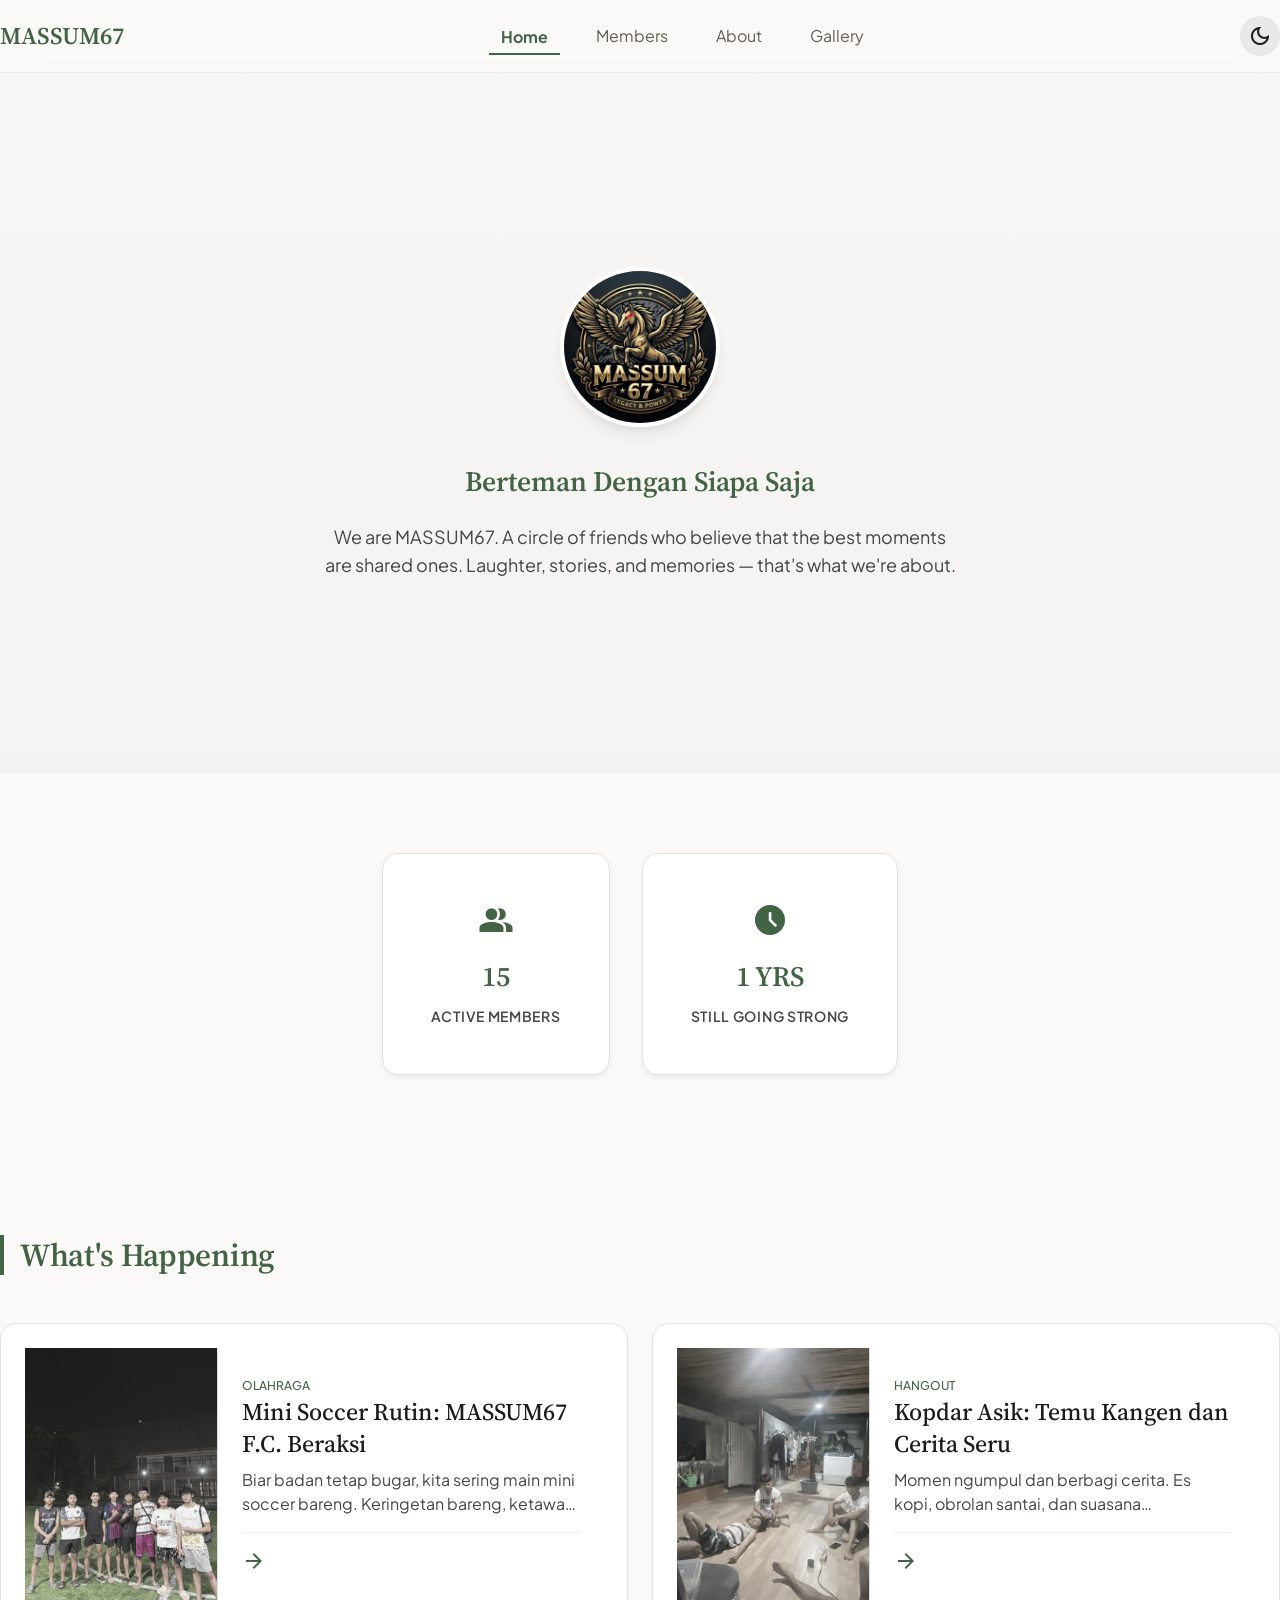
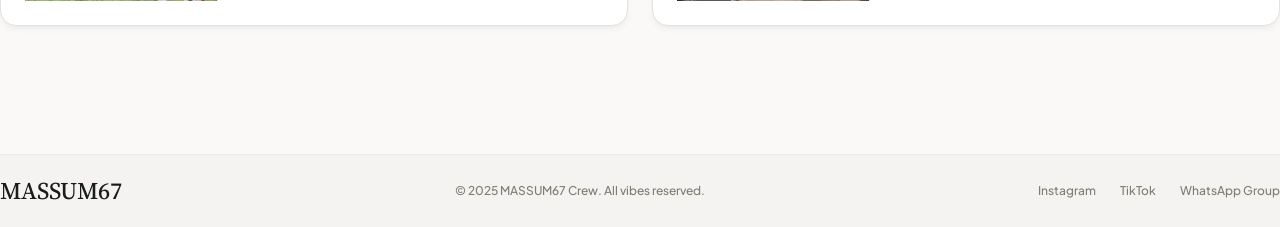
==== index.html @ 19f99473 "Separate login and registration forms for better UX" ====
<!DOCTYPE html>
<html lang="en">

<head>
  <meta charset="utf-8" />
  <meta name="viewport" content="width=device-width, initial-scale=1.0" />
  <title>MASSUM67</title>
  <meta name="description"
    content="MASSUM67 — Komunitas nongkrong sejak 2019. Tempat kumpul, cerita, dan bikin kenangan bareng." />

  <!-- Fonts -->
  <link rel="preconnect" href="https://fonts.googleapis.com" />
  <link rel="preconnect" href="https://fonts.gstatic.com" crossorigin />
  <link
    href="https://fonts.googleapis.com/css2?family=Plus+Jakarta+Sans:wght@400;500;600;700&family=Source+Serif+4:opsz,wght@8..60,400;8..60,500;8..60,600;8..60,700&display=swap"
    rel="stylesheet" />
  <link href="https://fonts.googleapis.com/css2?family=Material+Symbols+Outlined:wght,FILL@100..700,0..1&display=swap"
    rel="stylesheet" />

  <!-- Styles -->
  <link rel="stylesheet" href="./styles.css?v=9" />
</head>

<body>

  <!-- ===== NAVBAR ===== -->
  <nav class="navbar" id="navbar">
    <div class="container navbar__inner">
      <div class="navbar__logo">MASSUM67</div>
      <div class="navbar__links">
        <a class="navbar__link active" data-nav="home" href="#home">Home</a>
        <a class="navbar__link" data-nav="roster" href="#roster">Members</a>
        <a class="navbar__link" data-nav="about" href="#about">About</a>
        <a class="navbar__link" data-nav="gallery" href="#gallery">Gallery</a>
      </div>
      <div class="navbar__actions" style="display:flex; align-items:center; gap:var(--space-md);">
        <button class="theme-toggle" id="theme-toggle" aria-label="Toggle Dark Mode"
          style="display:flex; align-items:center; justify-content:center; width:40px; height:40px; border-radius:50%; background:var(--surface-container-high); color:var(--on-surface);">
          <span class="material-symbols-outlined theme-icon">dark_mode</span>
        </button>
        <button class="navbar__mobile-toggle">
          <span class="material-symbols-outlined" style="font-size:32px;">menu</span>
        </button>
      </div>
    </div>
  </nav>

  <!-- ===== MOBILE MENU ===== -->
  <div class="mobile-menu__overlay" id="mobile-overlay"></div>
  <div class="mobile-menu" id="mobile-menu">
    <div class="mobile-menu__header">
      <span class="navbar__logo">MASSUM67</span>
      <div style="display:flex; align-items:center; gap:var(--space-sm);">
        <button class="theme-toggle" id="theme-toggle-mobile" aria-label="Toggle Dark Mode"
          style="display:flex; align-items:center; justify-content:center; width:40px; height:40px; border-radius:50%; background:var(--surface-container-high); color:var(--on-surface);">
          <span class="material-symbols-outlined theme-icon">dark_mode</span>
        </button>
        <button class="mobile-menu__close">
          <span class="material-symbols-outlined" style="font-size:28px;">close</span>
        </button>
      </div>
    </div>
    <a class="mobile-menu__link active" data-mobile-nav="home" href="#home">Home</a>
    <a class="mobile-menu__link" data-mobile-nav="roster" href="#roster">Members</a>
    <a class="mobile-menu__link" data-mobile-nav="about" href="#about">About</a>
    <a class="mobile-menu__link" data-mobile-nav="gallery" href="#gallery">Gallery</a>
  </div>


  <!-- ============================================================ -->
  <!-- PAGE: HOME                                                    -->
  <!-- ============================================================ -->
  <main id="page-home" class="page active">

    <!-- Hero -->
    <section class="hero">
      <div class="hero__bg">
        <div class="hero__bg-image"
          style="background-image:url('https://lh3.googleusercontent.com/aida-public/[base64]')">
        </div>
        <div class="hero__bg-gradient"></div>
      </div>
      <div class="hero__content">
        <img src="./public/logo.jpeg" alt="MASSUM67 Logo" class="hero__logo" />
        <h1 class="hero__title headline-lg-mobile" id="hero-title-mobile">Berteman Dengan Siapa Saja</h1>
        <p class="hero__subtitle body-lg">
          We are MASSUM67. A circle of friends who believe that the best moments are shared ones. Laughter, stories, and
          memories — that's what we're about.
        </p>
      </div>
    </section>

    <!-- Stats -->
    <section class="stats container">
      <div class="stats__grid" style="display: flex; justify-content: center; gap: 2rem; flex-wrap: wrap;">
        <div class="organic-card stat-card reveal">
          <span class="material-symbols-outlined filled stat-card__icon">group</span>
          <h3 class="stat-card__value headline-lg-mobile">15</h3>
          <span class="stat-card__label label-md">Active Members</span>
        </div>
        <div class="organic-card stat-card reveal">
          <span class="material-symbols-outlined filled stat-card__icon">schedule</span>
          <h3 class="stat-card__value headline-lg-mobile">1 YRS</h3>
          <span class="stat-card__label label-md">Still Going Strong</span>
        </div>
      </div>
    </section>

    <!-- Latest Updates -->
    <section class="news container">
      <h2 class="section-title headline-lg">What's Happening</h2>
      <div class="news__grid">
        <!-- News 1 -->
        <article class="organic-card news-card reveal">
          <div class="news-card__image-wrap">
            <img class="news-card__image" alt="Mini soccer MASSUM67" src="./public/minsoc1.jpeg" />
          </div>
          <div class="news-card__body">
            <div>
              <span class="news-card__tag label-sm">Olahraga</span>
              <h3 class="news-card__title headline-md">Mini Soccer Rutin: MASSUM67 F.C. Beraksi</h3>
              <p class="news-card__excerpt body-md">Biar badan tetap bugar, kita sering main mini soccer bareng.
                Keringetan bareng, ketawa bareng, kadang serius kadang ngelawak di lapangan!</p>
            </div>
            <div class="news-card__footer">

              <button class="news-card__arrow">
                <span class="material-symbols-outlined">arrow_forward</span>
              </button>
            </div>
          </div>
        </article>
        <!-- News 2 -->
        <article class="organic-card news-card reveal">
          <div class="news-card__image-wrap">
            <img class="news-card__image" alt="Kopdar MASSUM67" src="./public/kopdar.jpeg" />
          </div>
          <div class="news-card__body">
            <div>
              <span class="news-card__tag label-sm">Hangout</span>
              <h3 class="news-card__title headline-md">Kopdar Asik: Temu Kangen dan Cerita Seru</h3>
              <p class="news-card__excerpt body-md">Momen ngumpul dan berbagi cerita. Es kopi, obrolan santai, dan
                suasana kebersamaan yang bikin betah sampai larut malam.</p>
            </div>
            <div class="news-card__footer">

              <button class="news-card__arrow">
                <span class="material-symbols-outlined">arrow_forward</span>
              </button>
            </div>
          </div>
        </article>
      </div>
    </section>

  </main>


  <!-- ============================================================ -->
  <!-- PAGE: MEMBERS (ROSTER)                                        -->
  <!-- ============================================================ -->
  <main id="page-roster" class="page">
    <div class="container" style="padding-top:var(--space-xl);padding-bottom:var(--space-xl);">

      <header class="roster-header">
        <h1 class="roster-header__title headline-xl">The Crew</h1>
        <p class="roster-header__subtitle body-lg">MASSUM67 Squad — 14 Members Active</p>
      </header>

      <!-- Filters -->
      <div class="filters">
        <button class="filter-btn active" data-role-filter="all">All Members</button>
        <button class="filter-btn" data-role-filter="founder">Founders</button>
        <button class="filter-btn" data-role-filter="core">Core Crew</button>
        <button class="filter-btn" data-role-filter="new">New Faces</button>
        <div class="filters__divider"></div>
        <button class="filter-btn active" data-rank-filter="all">All Vibes</button>
        <button class="filter-btn" data-rank-filter="og">OG</button>
        <button class="filter-btn" data-rank-filter="regular">Regular</button>
        <button class="filter-btn" data-rank-filter="recruit">Recruit</button>
      </div>

      <!-- Grid -->
      <div class="roster__grid">
        <div class="organic-card member-card" data-member data-role="founder" data-rank="og">
          <div class="member-card__image-wrapper">
            <img alt="Andra avatar" src="./member/andra.jpeg" />
            <div class="member-card__overlay"></div>
          </div>
          <div class="member-card__info">
            <div class="member-card__top">
              <h3 class="member-card__name">Andra</h3>
            </div>
            <div>
              <span class="member-card__rank label-md">Officer</span><br />
              <span class="member-card__role body-md">The Planner</span>
            </div>
          </div>
        </div>

        <div class="organic-card member-card" data-member data-role="core" data-rank="og">
          <div class="member-card__image-wrapper">
            <img alt="Yoel avatar" src="./member/yoel.jpeg" />
            <div class="member-card__overlay"></div>
          </div>
          <div class="member-card__info">
            <div class="member-card__top">
              <h3 class="member-card__name">Yoel</h3>
            </div>
            <div>
              <span class="member-card__rank label-md">Ketua</span><br />
              <span class="member-card__role body-md">Donatur</span>
            </div>
          </div>
        </div>

        <div class="organic-card member-card" data-member data-role="core" data-rank="regular">
          <div class="member-card__image-wrapper">
            <img alt="Arkan avatar" src="./member/arkan.jpeg" />
            <div class="member-card__overlay"></div>
          </div>
          <div class="member-card__info">
            <div class="member-card__top">
              <h3 class="member-card__name">Arkan</h3>
            </div>
            <div>
              <span class="member-card__rank label-md">Ketua Monyet</span><br />
              <span class="member-card__role body-md">Penjinak Monyet</span>
            </div>
          </div>
        </div>

        <div class="organic-card member-card" data-member data-role="core" data-rank="og">
          <div class="member-card__image-wrapper">
            <img alt="Janata avatar" src="./member/janata.jpeg" />
            <div class="member-card__overlay"></div>
          </div>
          <div class="member-card__info">
            <div class="member-card__top">
              <h3 class="member-card__name">Janata</h3>
            </div>
            <div>
              <span class="member-card__rank label-md">Sider</span><br />
              <span class="member-card__role body-md">Tukang Nyimak</span>
            </div>
          </div>
        </div>

        <div class="organic-card member-card" data-member data-role="new" data-rank="recruit">
          <div class="member-card__image-wrapper">
            <img alt="Arvandra avatar" src="./member/arvandra.jpeg" />
            <div class="member-card__overlay"></div>
          </div>
          <div class="member-card__info">
            <div class="member-card__top">
              <h3 class="member-card__name">Arvandra</h3>
            </div>
            <div>
              <span class="member-card__rank label-md">Member</span><br />
              <span class="member-card__role body-md">Kang Bucin</span>
            </div>
          </div>
        </div>

        <div class="organic-card member-card" data-member data-role="core" data-rank="regular">
          <div class="member-card__image-wrapper">
            <img alt="Jirjiz avatar" src="./member/jirjiz.jpeg" />
            <div class="member-card__overlay"></div>
          </div>
          <div class="member-card__info">
            <div class="member-card__top">
              <h3 class="member-card__name">Jirjiz</h3>
            </div>
            <div>
              <span class="member-card__rank label-md">Member From Pati</span><br />
              <span class="member-card__role body-md">Kang Tidur</span>
            </div>
          </div>
        </div>

        <div class="organic-card member-card" data-member data-role="founder" data-rank="og">
          <div class="member-card__image-wrapper">
            <img alt="Billy avatar" src="./member/billy.jpeg" />
            <div class="member-card__overlay"></div>
          </div>
          <div class="member-card__info">
            <div class="member-card__top">
              <h3 class="member-card__name">Billy</h3>
            </div>
            <div>
              <span class="member-card__rank label-md">Member Pati</span><br />
              <span class="member-card__role body-md">Kang Tidur 2GD</span>
            </div>
          </div>
        </div>

        <div class="organic-card member-card" data-member data-role="core" data-rank="regular">
          <div class="member-card__image-wrapper">
            <img alt="Ilham avatar" src="./member/ilham.jpeg" />
            <div class="member-card__overlay"></div>
          </div>
          <div class="member-card__info">
            <div class="member-card__top">
              <h3 class="member-card__name">Ilham</h3>
            </div>
            <div>
              <span class="member-card__rank label-md">PET</span><br />
              <span class="member-card__role body-md">Monyet nya Ketua</span>
            </div>
          </div>
        </div>

        <div class="organic-card member-card" data-member data-role="core" data-rank="regular">
          <div class="member-card__image-wrapper">
            <img alt="Riko avatar" src="./member/riko.jpeg" />
            <div class="member-card__overlay"></div>
          </div>
          <div class="member-card__info">
            <div class="member-card__top">
              <h3 class="member-card__name">Riko</h3>
            </div>
            <div>
              <span class="member-card__rank label-md">PET</span><br />
              <span class="member-card__role body-md">Monyet nya Ketua</span>
            </div>
          </div>
        </div>

        <div class="organic-card member-card" data-member data-role="founder" data-rank="og">
          <div class="member-card__image-wrapper">
            <img alt="Rafi avatar" src="./member/rafi.jpeg" />
            <div class="member-card__overlay"></div>
          </div>
          <div class="member-card__info">
            <div class="member-card__top">
              <h3 class="member-card__name">Rafi</h3>
            </div>
            <div>
              <span class="member-card__rank label-md">Setengah Member, Setengah Monyet</span><br />
              <span class="member-card__role body-md">Boros Pangan</span>
            </div>
          </div>
        </div>

        <div class="organic-card member-card" data-member data-role="core" data-rank="regular">
          <div class="member-card__image-wrapper">
            <img alt="Rafa avatar" src="./member/rafa.jpeg" />
            <div class="member-card__overlay"></div>
          </div>
          <div class="member-card__info">
            <div class="member-card__top">
              <h3 class="member-card__name">Rafa</h3>
            </div>
            <div>
              <span class="member-card__rank label-md">Sider</span><br />
              <span class="member-card__role body-md">Kang Gitar</span>
            </div>
          </div>
        </div>

        <div class="organic-card member-card" data-member data-role="new" data-rank="recruit">
          <div class="member-card__image-wrapper">
            <img alt="Sam avatar" src="./member/sam.jpeg" />
            <div class="member-card__overlay"></div>
          </div>
          <div class="member-card__info">
            <div class="member-card__top">
              <h3 class="member-card__name">Sam</h3>
            </div>
            <div>
              <span class="member-card__rank label-md">Member</span><br />
              <span class="member-card__role body-md">Joget Brazil</span>
            </div>
          </div>
        </div>

        <div class="organic-card member-card" data-member data-role="core" data-rank="regular">
          <div class="member-card__image-wrapper">
            <img alt="Satria avatar" src="./member/satria.jpeg" />
            <div class="member-card__overlay"></div>
          </div>
          <div class="member-card__info">
            <div class="member-card__top">
              <h3 class="member-card__name">Satria</h3>
            </div>
            <div>
              <span class="member-card__rank label-md">Member From Japan</span><br />
              <span class="member-card__role body-md">Nihongo</span>
            </div>
          </div>
        </div>

        <div class="organic-card member-card" data-member data-role="core" data-rank="regular">
          <div class="member-card__image-wrapper">
            <img alt="Khiro avatar" src="./member/khiro.jpeg" />
            <div class="member-card__overlay"></div>
          </div>
          <div class="member-card__info">
            <div class="member-card__top">
              <h3 class="member-card__name">Khiro</h3>
            </div>
            <div>
              <span class="member-card__rank label-md">Member</span><br />
              <span class="member-card__role body-md"> Hampir Jadi Monyet Rukuk</span>
            </div>
          </div>
        </div>
      </div>
    </div>
  </main>


  <!-- ============================================================ -->
  <!-- PAGE: ABOUT                                                   -->
  <!-- ============================================================ -->
  <main id="page-about" class="page">
    <div class="container" style="padding-top:var(--space-lg);padding-bottom:var(--space-xl);">

      <!-- Hero -->
      <header class="about-hero">
        <div style="max-width:720px;">
          <h1 class="about-hero__title headline-xl">Built on Friendship.</h1>
          <p class="about-hero__text body-lg">
            MASSUM67 is more than a group chat; it's a family we chose. We look out for each other, show up when it
            matters, and make every hangout count. No drama, just genuine connection.
          </p>
        </div>
      </header>

      <!-- Mission + Image -->
      <div class="mission reveal">
        <div class="mission__card">
          <div>
            <div class="mission__header">
              <span class="material-symbols-outlined">psychiatry</span>
              <h2 class="headline-lg">Our Manifesto</h2>
            </div>
            <p class="mission__text body-md">
              To keep this circle real and tight-knit. We don't do fake vibes here. Whether it's a midnight food run, a
              weekend road trip, or just chilling at the usual spot — we show up for each other. We grow together, laugh
              together, and have each other's backs through thick and thin.
            </p>
          </div>
          <div class="mission__status">
            <span class="mission__status-label label-sm">SQUAD STATUS</span>
            <span class="mission__status-value label-md">
              <span class="mission__status-dot"></span> ACTIVE // ALWAYS VIBING
            </span>
          </div>
        </div>
        <div class="mission__image">
          <img alt="MASSUM67 gathering" src="public/minsoc2.jpeg" />
        </div>
      </div>

      <!-- Crew Values -->
      <div class="values reveal">
        <h2 class="values__title headline-lg">
          <span class="material-symbols-outlined filled">eco</span>
          Crew Values
        </h2>
        <div class="values__grid">
          <div class="value-card">
            <span class="material-symbols-outlined value-card__icon">handshake</span>
            <h3 class="value-card__title">Saling Menasihati</h3>
            <p class="value-card__text">Kita Saling Menasihati Teman Kita Yang Keterlaluan Kepada Orang Tua nya.</p>
          </div>
          <div class="value-card">
            <span class="material-symbols-outlined value-card__icon">diversity_3</span>
            <h3 class="value-card__title">Saling Support</h3>
            <p class="value-card__text">Saling Support Pangan Papan Yang Lagi Dilanda Beak Duit.</p>
          </div>
          <div class="value-card">
            <span class="material-symbols-outlined value-card__icon">nightlife</span>
            <h3 class="value-card__title">Tidak Akan Bosan</h3>
            <p class="value-card__text">Kita Mempunyai Duo Monyet Yang Akan Menghibur Kita Semua.</p>
          </div>
        </div>
      </div>

      <!-- Heritage Timeline -->
      <section class="heritage reveal">
        <h2 class="heritage__title headline-lg">Our Story</h2>
        <div class="timeline">
          <div class="timeline__event">
            <div class="timeline__dot"></div>
            <span class="timeline__phase label-sm">2025 DECEMBER - THE BEGINNING</span>
            <h3 class="timeline__event-title">The First Hangout</h3>
            <p class="timeline__event-text body-md">
              Ini semua dimulai dari kumpulan pertemanan dari masa kecil.
            </p>
          </div>
          <div class="timeline__event">
            <div class="timeline__dot"></div>
            <span class="timeline__phase label-sm">2026</span>
            <h3 class="timeline__event-title">The Crew Expands</h3>
            <p class="timeline__event-text body-md">
              Lalu Arkan melakukan penambahan member yang berasal dari temen SMP nya.
            </p>
          </div>
          <div class="timeline__event">
            <div class="timeline__dot filled"></div>
            <span class="timeline__phase current label-sm">NOW</span>
            <h3 class="timeline__event-title">The Golden Era</h3>
            <p class="timeline__event-text body-md">
              Dan sekarang member tetap hanya segini
            </p>
          </div>
        </div>
      </section>

    </div>
  </main>


  <!-- ============================================================ -->
  <!-- PAGE: GALLERY                                                 -->
  <!-- ============================================================ -->
  <main id="page-gallery" class="page">
    <div class="container" style="padding-top:var(--space-xl);padding-bottom:var(--space-xl);">

      <header class="gallery-header">
        <h1 class="gallery-header__title headline-xl">MOMENTS &amp; MEMORIES</h1>
        <p class="gallery-header__text body-lg">The photo dump. From late-night food runs to epic road trips — these are
          the moments that made us, us.</p>
      </header>

      <!-- Gallery Grid -->
      <section class="gallery-section">
        <div class="gallery-section__header">
          <h2 class="gallery-section__title headline-md">
            <span class="material-symbols-outlined">photo_library</span>
            Photo Archive
          </h2>
          <div class="gallery-filters" style="display:flex; align-items:center; gap:var(--space-sm); flex-wrap:wrap;">
            <button class="gallery-filter-btn active label-md" data-gallery-filter="all">ALL</button>
            <button class="gallery-filter-btn label-md" data-gallery-filter="hangout">HANGOUTS</button>
            <button class="gallery-filter-btn label-md" data-gallery-filter="trip">TRIPS</button>
            <button id="open-upload-modal" class="organic-btn label-md" style="margin-left: auto; display:flex; align-items:center; gap:4px; padding:8px 16px; background:var(--primary); color:var(--on-primary); border-radius:var(--radius-full); border:none; cursor:pointer; font-family:inherit; font-weight:600;">
              <span class="material-symbols-outlined" style="font-size:18px;">cloud_upload</span> UPLOAD
            </button>
          </div>
        </div>
        <div class="masonry">
          <div class="masonry-item" data-gallery-item="hangout">
            <img alt="Crew chilling at the usual spot" src="./public/minsoc1.jpeg" />
            <div class="masonry-item__overlay">
              <span class="masonry-item__label label-md">FRIDAY NIGHT VIBES</span>
            </div>
          </div>
          <div class="masonry-item" data-gallery-item="trip">
            <img alt="Road trip scenery" src="./public/minsoc2.jpeg" />
            <div class="masonry-item__overlay">
              <span class="masonry-item__label label-md">MOUNTAIN GETAWAY 2024</span>
            </div>
          </div>
          <div class="masonry-item" data-gallery-item="hangout">
            <img alt="Birthday celebration" src="./public/futsalold.jpeg" />
            <div class="masonry-item__overlay">
              <span class="masonry-item__label label-md">BIRTHDAY BASH 🎂</span>
            </div>
          </div>
          <div class="masonry-item" data-gallery-item="trip">
            <img alt="Late night food run" src="./public/aeon.jpeg" />
            <div class="masonry-item__overlay">
              <span class="masonry-item__label label-md">MIDNIGHT FOOD RUN 🍜</span>
            </div>
          </div>
        </div>
      </section>


    </div>
  </main>


  <!-- ===== FOOTER ===== -->
  <footer class="footer">
    <div class="container footer__inner">
      <div class="footer__logo">MASSUM67</div>
      <div class="footer__copyright label-sm">© 2025 MASSUM67 Crew. All vibes reserved.</div>
      <div class="footer__links label-sm">
        <a class="footer__link" href="#">Instagram</a>
        <a class="footer__link" href="#">TikTok</a>
        <a class="footer__link" href="#">WhatsApp Group</a>
      </div>
    </div>
  </footer>


  <!-- ===== UPLOAD MODAL ===== -->
  <div class="upload-modal" id="upload-modal">
    <div class="upload-modal__overlay" id="upload-modal-overlay"></div>
    <div class="upload-modal__content">
      <button class="upload-modal__close" id="upload-modal-close">
        <span class="material-symbols-outlined">close</span>
      </button>

      <!-- Login Required State -->
      <div id="upload-login-state" style="display:none;">
        <div class="upload-modal__icon-wrap">
          <span class="material-symbols-outlined">lock</span>
        </div>
        <h2 class="upload-modal__title headline-md">Login Dulu, Bro</h2>
        <p class="upload-modal__desc body-md">Masuk untuk upload momen terbarumu.</p>
        
        <div class="upload-form-group" style="text-align:left;">
          <label class="label-sm" for="login-email">Email</label>
          <input type="email" id="login-email" class="upload-input-field body-md" placeholder="Email kamu" />
        </div>
        <div class="upload-form-group" style="text-align:left; margin-bottom:24px;">
          <label class="label-sm" for="login-pass">Password</label>
          <input type="password" id="login-pass" class="upload-input-field body-md" placeholder="Password rahasia" />
        </div>

        <button id="upload-login-btn" class="upload-btn upload-btn--primary" style="margin:0 auto; width:100%; justify-content:center;">
          <span class="material-symbols-outlined" style="font-size:18px;">login</span> Masuk
        </button>

        <p class="body-md" style="margin-top:20px; color:var(--on-surface-variant);">
          Belum punya akun? <a href="#" id="link-to-register" style="color:var(--primary); font-weight:600; text-decoration:none;">Daftar di sini</a>
        </p>
      </div>

      <!-- Register State -->
      <div id="upload-register-state" style="display:none;">
        <div class="upload-modal__icon-wrap">
          <span class="material-symbols-outlined">person_add</span>
        </div>
        <h2 class="upload-modal__title headline-md">Daftar Akun Baru</h2>
        <p class="upload-modal__desc body-md">Gabung ke MASSUM67 buat upload foto.</p>
        
        <div class="upload-form-group" style="text-align:left;">
          <label class="label-sm" for="reg-name">Nama Panggilan</label>
          <input type="text" id="reg-name" class="upload-input-field body-md" placeholder="Nama kamu" />
        </div>
        <div class="upload-form-group" style="text-align:left;">
          <label class="label-sm" for="reg-email">Email</label>
          <input type="email" id="reg-email" class="upload-input-field body-md" placeholder="Email aktif" />
        </div>
        <div class="upload-form-group" style="text-align:left; margin-bottom:24px;">
          <label class="label-sm" for="reg-pass">Password</label>
          <input type="password" id="reg-pass" class="upload-input-field body-md" placeholder="Minimal 6 karakter" />
        </div>

        <button id="upload-register-btn" class="upload-btn upload-btn--primary" style="margin:0 auto; width:100%; justify-content:center;">
          <span class="material-symbols-outlined" style="font-size:18px;">person_add</span> Daftar Sekarang
        </button>

        <p class="body-md" style="margin-top:20px; color:var(--on-surface-variant);">
          Sudah punya akun? <a href="#" id="link-to-login" style="color:var(--primary); font-weight:600; text-decoration:none;">Login di sini</a>
        </p>
      </div>

      <!-- Upload Form State -->
      <div id="upload-form-state" style="display:none;">
        <div class="upload-modal__icon-wrap">
          <span class="material-symbols-outlined">add_a_photo</span>
        </div>
        <h2 class="upload-modal__title headline-md">Share a Moment</h2>
        <p class="upload-modal__desc body-md">Upload foto ke gallery MASSUM67.</p>

        <div class="upload-dropzone" id="upload-area">
          <input type="file" id="upload-input" accept="image/*" hidden />
          <div class="upload-dropzone__inner" id="upload-placeholder">
            <span class="material-symbols-outlined upload-dropzone__icon">cloud_upload</span>
            <p class="body-md"><strong>Click to browse</strong> or drag & drop</p>
            <span class="label-sm" style="color:var(--on-surface-variant);">JPG, PNG, WEBP — Max 5MB</span>
          </div>
          <div class="upload-dropzone__preview" id="upload-preview-wrap" style="display:none;">
            <img id="upload-preview" src="" alt="Preview" />
            <button class="upload-dropzone__remove" id="upload-remove" type="button">
              <span class="material-symbols-outlined" style="font-size:16px;">delete</span> Ganti
            </button>
          </div>
        </div>

        <div class="upload-form-group">
          <label class="label-sm" for="upload-title">Caption</label>
          <input type="text" id="upload-title" class="upload-input-field body-md" placeholder="e.g. Midnight Food Run 🍜" maxlength="60" />
        </div>

        <div class="upload-form-group">
          <label class="label-sm">Category</label>
          <div class="upload-category-picker">
            <button class="upload-cat-btn active" data-cat="hangout" type="button">
              <span class="material-symbols-outlined" style="font-size:18px;">groups</span> Hangout
            </button>
            <button class="upload-cat-btn" data-cat="trip" type="button">
              <span class="material-symbols-outlined" style="font-size:18px;">flight_takeoff</span> Trip
            </button>
          </div>
        </div>

        <div class="upload-modal__actions">
          <button class="upload-btn upload-btn--ghost" id="upload-cancel">Cancel</button>
          <button class="upload-btn upload-btn--primary" id="upload-submit">
            <span class="material-symbols-outlined" style="font-size:16px;">cloud_upload</span> Upload
          </button>
        </div>
      </div>

      <!-- Upload Progress State -->
      <div id="upload-progress-state" style="display:none; text-align:center; padding:32px 0;">
        <div class="upload-modal__icon-wrap" style="animation:pulse 1.5s infinite;">
          <span class="material-symbols-outlined">cloud_sync</span>
        </div>
        <h2 class="upload-modal__title headline-md">Uploading...</h2>
        <p class="upload-modal__desc body-md" id="upload-progress-text">Sabar ya bro...</p>
      </div>

      <!-- Success State -->
      <div id="upload-success-state" style="display:none; text-align:center; padding:32px 0;">
        <div class="upload-modal__icon-wrap" style="background:var(--primary); ">
          <span class="material-symbols-outlined" style="color:var(--on-primary);">check_circle</span>
        </div>
        <h2 class="upload-modal__title headline-md">Uploaded! 🎉</h2>
        <p class="upload-modal__desc body-md">Foto kamu sudah masuk ke gallery.</p>
      </div>
    </div>
  </div>

  <!-- Firebase SDK (CDN) -->
  <script src="https://www.gstatic.com/firebasejs/10.12.2/firebase-app-compat.js"></script>
  <script src="https://www.gstatic.com/firebasejs/10.12.2/firebase-auth-compat.js"></script>
  <script src="https://www.gstatic.com/firebasejs/10.12.2/firebase-firestore-compat.js"></script>
  <script src="https://www.gstatic.com/firebasejs/10.12.2/firebase-storage-compat.js"></script>

  <script>
    // Firebase Config
    const firebaseConfig = {
      apiKey: "AIzaSyCBsiXgLoq6XCEYxqo79-GzChKDHxViFl8",
      authDomain: "massum67.firebaseapp.com",
      projectId: "massum67",
      storageBucket: "massum67.firebasestorage.app",
      messagingSenderId: "143854259704",
      appId: "1:143854259704:web:438586e4277560ba70da0d"
    };
    firebase.initializeApp(firebaseConfig);
    const auth = firebase.auth();
    const db = firebase.firestore();
    const storage = firebase.storage();
  </script>

  <!-- Main App -->
  <script src="./app.js"></script>

  <!-- Upload & Gallery Logic -->
  <script src="./upload.js"></script>
</body>

</html>
---- styles.css ----
/* ============================================
   MASSUM67 — Organic Equilibrium Design System
   ============================================ */

@import url('https://fonts.googleapis.com/css2?family=Plus+Jakarta+Sans:wght@400;500;600;700&family=Source+Serif+4:opsz,wght@8..60,400;8..60,500;8..60,600;8..60,700&display=swap');

:root {
  --primary: #436444;
  --on-primary: #ffffff;
  --primary-container: #5b7d5b;
  --on-primary-container: #f7fff2;
  --inverse-primary: #abd0a9;
  --primary-fixed: #c6edc4;
  --primary-fixed-dim: #abd0a9;
  --on-primary-fixed: #012108;
  --on-primary-fixed-variant: #2e4e30;
  --secondary: #635e53;
  --on-secondary: #ffffff;
  --secondary-container: #e7dfd1;
  --on-secondary-container: #676257;
  --secondary-fixed: #eae1d4;
  --tertiary: #515c70;
  --on-tertiary: #ffffff;
  --tertiary-container: #6a7589;
  --on-tertiary-container: #fefcff;
  --error: #ba1a1a;
  --on-error: #ffffff;
  --error-container: #ffdad6;
  --on-error-container: #93000a;
  --surface: #faf9f7;
  --surface-dim: #dadad8;
  --surface-bright: #faf9f7;
  --surface-container-lowest: #ffffff;
  --surface-container-low: #f4f3f1;
  --surface-container: #efeeec;
  --surface-container-high: #e9e8e6;
  --surface-container-highest: #e3e2e0;
  --on-surface: #1a1c1b;
  --on-surface-variant: #424841;
  --inverse-surface: #2f3130;
  --inverse-on-surface: #f1f1ef;
  --surface-tint: #456646;
  --background: #faf9f7;
  --on-background: #1a1c1b;
  --surface-variant: #e3e2e0;
  --outline: #737970;
  --outline-variant: #c2c8be;
  --font-headline: 'Source Serif 4', Georgia, serif;
  --font-body: 'Plus Jakarta Sans', system-ui, sans-serif;
  --space-xs: 4px;
  --space-sm: 12px;
  --space-base: 8px;
  --space-md: 24px;
  --space-lg: 48px;
  --space-xl: 80px;
  --space-gutter: 24px;
  --margin-mobile: 16px;
  --margin-desktop: 64px;
  --radius-sm: 0.25rem;
  --radius-default: 0.5rem;
  --radius-md: 0.75rem;
  --radius-lg: 1rem;
  --radius-xl: 1.5rem;
  --radius-full: 9999px;
  --shadow-sm: 0 4px 6px -1px rgba(0,0,0,0.05), 0 2px 4px -1px rgba(0,0,0,0.03);
  --shadow-md: 0 10px 15px -3px rgba(0,0,0,0.08), 0 4px 6px -2px rgba(0,0,0,0.04);
  --ease-out: cubic-bezier(0.33, 1, 0.68, 1);
  --duration-fast: 200ms;
  --duration-normal: 300ms;
  --duration-slow: 500ms;
}

:root[data-theme="dark"] {
    --primary: #abd0a9;
    --on-primary: #143519;
    --primary-container: #2c4c2e;
    --on-primary-container: #c6edc4;
    --inverse-primary: #436444;
    --primary-fixed: #c6edc4;
    --primary-fixed-dim: #abd0a9;
    --on-primary-fixed: #012108;
    --on-primary-fixed-variant: #2e4e30;
    --secondary: #c9c3b6;
    --on-secondary: #333027;
    --secondary-container: #4a463c;
    --on-secondary-container: #e7dfd1;
    --secondary-fixed: #eae1d4;
    --tertiary: #b5c4df;
    --on-tertiary: #232e40;
    --tertiary-container: #394457;
    --on-tertiary-container: #d5e3ff;
    --error: #ffb4ab;
    --on-error: #690005;
    --error-container: #93000a;
    --on-error-container: #ffdad6;
    --surface: #121412;
    --surface-dim: #121412;
    --surface-bright: #383a38;
    --surface-container-lowest: #0e0f0e;
    --surface-container-low: #1a1c1b;
    --surface-container: #1e201f;
    --surface-container-high: #292b29;
    --surface-container-highest: #333534;
    --on-surface: #e3e2e0;
    --on-surface-variant: #c2c8be;
    --inverse-surface: #e3e2e0;
    --inverse-on-surface: #2f3130;
    --surface-tint: #abd0a9;
    --background: #121412;
    --on-background: #e3e2e0;
    --surface-variant: #424841;
    --outline: #8c9389;
    --outline-variant: #424841;
}

*, *::before, *::after { margin:0; padding:0; box-sizing:border-box; }
html { scroll-behavior:smooth; -webkit-text-size-adjust:100%; }
body {
  font-family: var(--font-body);
  font-size: 16px; line-height: 24px; font-weight: 400;
  color: var(--on-background); background: var(--background);
  min-height: 100vh; display: flex; flex-direction: column;
  overflow-x: hidden;
  -webkit-font-smoothing: antialiased;
  -moz-osx-font-smoothing: grayscale;
  transition: background-color var(--duration-normal) var(--ease-out), color var(--duration-normal) var(--ease-out);
}
::selection { background: var(--primary-container); color: var(--on-primary-container); }
img { max-width:100%; height:auto; display:block; }
a { text-decoration:none; color:inherit; transition: color var(--duration-normal) var(--ease-out); }
button { border:none; background:none; cursor:pointer; font-family:inherit; font-size:inherit; color:inherit; }
ul, ol { list-style:none; }

/* Typography */
.headline-xl { font-family:var(--font-headline); font-size:48px; font-weight:600; line-height:56px; letter-spacing:-0.02em; }
.headline-lg { font-family:var(--font-headline); font-size:32px; font-weight:600; line-height:40px; letter-spacing:-0.01em; }
.headline-lg-mobile { font-family:var(--font-headline); font-size:28px; font-weight:600; line-height:36px; }
.headline-md { font-family:var(--font-headline); font-size:24px; font-weight:500; line-height:32px; }
.body-lg { font-family:var(--font-body); font-size:18px; font-weight:400; line-height:28px; }
.body-md { font-family:var(--font-body); font-size:16px; font-weight:400; line-height:24px; }
.label-md { font-family:var(--font-body); font-size:14px; font-weight:600; line-height:20px; letter-spacing:0.02em; }
.label-sm { font-family:var(--font-body); font-size:12px; font-weight:500; line-height:16px; }

/* Layout */
.container { max-width:1280px; margin:0 auto; padding-left:var(--margin-mobile); padding-right:var(--margin-mobile); width:100%; }
@media(min-width:768px){ .container { padding-left:var(--margin-desktop); padding-right:var(--margin-desktop); } }

/* === Navbar === */
.navbar { position:sticky; top:0; z-index:100; background:rgba(250,249,247,0.7); backdrop-filter:blur(20px); -webkit-backdrop-filter:blur(20px); border-bottom:1px solid rgba(194,200,190,0.3); width:100%; transition: background-color var(--duration-normal) var(--ease-out), border-color var(--duration-normal) var(--ease-out); }
[data-theme="dark"] .navbar { background:rgba(18,20,18,0.7); border-bottom-color:rgba(66,72,65,0.5); }
.navbar__inner { display:flex; justify-content:space-between; align-items:center; padding:16px 0; }
.navbar__logo { font-family:var(--font-headline); font-size:24px; font-weight:600; color:var(--primary); cursor:pointer; }
.navbar__links { display:none; gap:var(--space-gutter); align-items:center; }
@media(min-width:768px){ .navbar__links { display:flex; } }
.navbar__link { font-family:var(--font-body); font-size:16px; color:var(--secondary); padding:8px 12px; border-radius:var(--radius-default); transition:all var(--duration-normal) var(--ease-out); cursor:pointer; }
.navbar__link:hover { color:var(--primary); background:var(--surface-variant); }
.navbar__link.active { color:var(--primary); font-weight:700; background:none; padding-bottom:4px; border-bottom:2px solid var(--primary); border-radius:0; }
.navbar__cta { display:none; background:var(--primary); color:var(--on-primary); font-family:var(--font-body); font-size:14px; font-weight:600; letter-spacing:0.02em; padding:12px 24px; border-radius:var(--radius-full); transition:all var(--duration-normal) var(--ease-out); }
@media(min-width:768px){ .navbar__cta { display:block; } }
.navbar__cta:hover { background:var(--primary-container); color:var(--on-primary-container); }
.navbar__mobile-toggle { display:block; color:var(--primary); }
@media(min-width:768px){ .navbar__mobile-toggle { display:none; } }

/* === Mobile Menu === */
.mobile-menu { position:fixed; top:0; right:-100%; width:280px; height:100vh; background:var(--surface); z-index:200; padding:var(--space-lg) var(--space-md); display:flex; flex-direction:column; gap:var(--space-md); transition:right var(--duration-normal) var(--ease-out); box-shadow:-4px 0 20px rgba(0,0,0,0.1); }
.mobile-menu.open { right:0; }
.mobile-menu__overlay { position:fixed; inset:0; background:rgba(0,0,0,0.3); z-index:199; opacity:0; pointer-events:none; transition:opacity var(--duration-normal) var(--ease-out); }
.mobile-menu__overlay.open { opacity:1; pointer-events:all; }
.mobile-menu__header { display:flex; justify-content:space-between; align-items:center; }
.mobile-menu__close { color:var(--on-surface); }
.mobile-menu__link { display:block; font-family:var(--font-body); font-size:18px; color:var(--secondary); padding:12px 0; border-bottom:1px solid var(--surface-container-highest); transition:color var(--duration-normal); cursor:pointer; }
.mobile-menu__link:hover, .mobile-menu__link.active { color:var(--primary); font-weight:600; }
.mobile-menu__cta { background:var(--primary); color:var(--on-primary); font-size:14px; font-weight:600; letter-spacing:0.02em; text-transform:uppercase; padding:14px 24px; border-radius:var(--radius-full); text-align:center; margin-top:auto; transition:all var(--duration-normal); }

/* === Page Transitions === */
.page { display:none; flex-grow:1; opacity:0; animation:fadeIn var(--duration-normal) var(--ease-out) forwards; }
.page.active { display:block; }
@keyframes fadeIn { from{opacity:0;transform:translateY(8px)} to{opacity:1;transform:translateY(0)} }

/* === Hero === */
.hero { position:relative; min-height:600px; display:flex; align-items:center; justify-content:center; padding:var(--space-xl) var(--margin-mobile); overflow:hidden; background:var(--surface-container-low); }
@media(min-width:768px){ .hero { min-height:700px; padding:var(--space-xl) var(--margin-desktop); } }
.hero__bg { position:absolute; inset:0; z-index:0; }
.hero__bg-image { width:100%; height:100%; background-size:cover; background-position:center; background-repeat:no-repeat; opacity:0.10; }
.hero__bg-gradient { position:absolute; inset:0; background:linear-gradient(to bottom,rgba(250,249,247,0.5),var(--surface-container-low)); }
.hero__content { position:relative; z-index:10; max-width:1000px; margin:0 auto; width:100%; display:flex; flex-direction:column; align-items:center; text-align:center; gap:var(--space-md); }
.hero__logo { width:160px; height:160px; object-fit:cover; border-radius:50%; margin:0 auto var(--space-sm); border:4px solid var(--surface-container-lowest); box-shadow:var(--shadow-md); animation:float 6s ease-in-out infinite; }
@keyframes float { 0% { transform:translateY(0); } 50% { transform:translateY(-10px); } 100% { transform:translateY(0); } }
.hero__title { color:var(--primary); }
.hero__subtitle { color:var(--on-surface-variant); max-width:640px; }
.hero__cta { margin-top:var(--space-md); }
.btn-primary { display:inline-block; background:var(--primary); color:var(--on-primary); font-family:var(--font-body); font-size:14px; font-weight:600; letter-spacing:0.1em; text-transform:uppercase; padding:16px 32px; border-radius:var(--radius-full); transition:all var(--duration-normal) var(--ease-out); box-shadow:var(--shadow-sm); }
.btn-primary:hover { background:var(--primary-container); color:var(--on-primary-container); box-shadow:var(--shadow-md); transform:translateY(-1px); }

/* === Stats === */
.stats { padding:var(--space-xl) 0; }
.stats__grid { display:grid; grid-template-columns:1fr; gap:var(--space-gutter); }
@media(min-width:768px){ .stats__grid { grid-template-columns:repeat(3,1fr); } }

.organic-card {
  background: var(--surface-container-lowest);
  border-radius: var(--radius-lg);
  padding: var(--space-md);
  border: 1px solid var(--surface-variant);
  box-shadow: var(--shadow-sm);
  transition: transform var(--duration-normal) var(--ease-out), box-shadow var(--duration-normal) var(--ease-out), background-color var(--duration-normal) var(--ease-out), border-color var(--duration-normal) var(--ease-out);
}
.organic-card:hover { transform:translateY(-2px); border-color:var(--outline-variant); }
.stat-card { padding:var(--space-lg); display:flex; flex-direction:column; gap:var(--space-sm); align-items:center; justify-content:center; text-align:center; }
.stat-card__icon { font-size:36px; color:var(--primary); margin-bottom:8px; }
.stat-card__value { color:var(--primary); }
.stat-card__label { color:var(--on-surface-variant); text-transform:uppercase; letter-spacing:0.05em; }

/* === News === */
.news { padding:var(--space-xl) 0; }
.section-title { color:var(--primary); margin-bottom:var(--space-lg); padding-left:16px; border-left:4px solid var(--primary); }
.news__grid { display:grid; grid-template-columns:1fr; gap:var(--space-gutter); }
@media(min-width:768px){ .news__grid { grid-template-columns:repeat(2,1fr); } }
.news-card { display:flex; flex-direction:column; overflow:hidden; height:100%; }
@media(min-width:768px){ .news-card { flex-direction:row; } }
.news-card__image-wrap { width:100%; height:192px; flex-shrink:0; position:relative; overflow:hidden; background:var(--surface-container-high); border-bottom:1px solid rgba(194,200,190,0.3); }
@media(min-width:768px){ .news-card__image-wrap { width:33.333%; height:auto; border-bottom:none; border-right:1px solid rgba(194,200,190,0.3); } }
.news-card__image { width:100%; height:100%; object-fit:cover; opacity:0.9; filter:saturate(0.3); transition:transform var(--duration-slow) var(--ease-out); }
.news-card:hover .news-card__image { transform:scale(1.05); }
.news-card__body { padding:24px; display:flex; flex-direction:column; justify-content:space-between; flex-grow:1; }
.news-card__tag { font-size:12px; font-weight:500; color:var(--primary); text-transform:uppercase; margin-bottom:8px; }
.news-card__title { font-family:var(--font-headline); font-size:24px; font-weight:500; line-height:32px; color:var(--on-surface); margin-bottom:8px; transition:color var(--duration-normal); }
.news-card:hover .news-card__title { color:var(--primary); }
.news-card__excerpt { color:var(--on-surface-variant); display:-webkit-box; -webkit-line-clamp:2; -webkit-box-orient:vertical; overflow:hidden; }
.news-card__footer { margin-top:16px; display:flex; align-items:center; justify-content:space-between; border-top:1px solid rgba(194,200,190,0.3); padding-top:16px; }
.news-card__date { color:var(--outline); }
.news-card__arrow { color:var(--primary); transition:color var(--duration-normal); }

/* === About Page === */
.about-hero { padding:var(--space-lg) 0; }
@media(min-width:768px){ .about-hero { padding:var(--space-xl) 0; } }
.about-hero__title { color:var(--primary); margin-bottom:16px; }
.about-hero__text { color:var(--on-surface-variant); max-width:640px; line-height:1.6; }

.mission { display:grid; grid-template-columns:1fr; gap:var(--space-gutter); margin-bottom:var(--space-xl); }
@media(min-width:768px){ .mission { grid-template-columns:7fr 5fr; } }
.mission__card { background:var(--surface-container); border:1px solid var(--surface-container-highest); border-radius:var(--radius-default); padding:32px; display:flex; flex-direction:column; justify-content:space-between; }
@media(min-width:768px){ .mission__card { padding:48px; } }
.mission__header { display:flex; align-items:center; gap:8px; margin-bottom:24px; }
.mission__header .material-symbols-outlined { color:var(--primary); }
.mission__text { color:var(--on-surface-variant); line-height:1.6; }
.mission__status { margin-top:32px; border-left:2px solid var(--primary); padding-left:16px; }
.mission__status-label { display:block; color:var(--secondary); margin-bottom:4px; }
.mission__status-value { display:flex; align-items:center; gap:8px; color:var(--on-surface); }
.mission__status-dot { width:8px; height:8px; background:var(--primary); border-radius:50%; display:inline-block; }
.mission__image { border-radius:var(--radius-default); overflow:hidden; position:relative; min-height:300px; }
.mission__image img { position:absolute; inset:0; width:100%; height:100%; object-fit:cover; transition:transform 700ms var(--ease-out); }
.mission__image:hover img { transform:scale(1.05); }

.values { margin-top: var(--space-lg); }
.values__title { color:var(--primary); margin-bottom:32px; display:flex; align-items:center; gap:12px; }
.values__title .material-symbols-outlined { color:var(--primary-fixed-dim); }
.values__grid { display:grid; grid-template-columns:1fr; gap:32px; }
@media(min-width:768px){ .values__grid { grid-template-columns:repeat(3,1fr); } }
.value-card { background:var(--surface-container-lowest); padding:24px; border:1px solid var(--surface-container-high); border-radius:var(--radius-default); transition:box-shadow var(--duration-normal); }
.value-card:hover { box-shadow:var(--shadow-md); }
.value-card__icon { font-size:30px; color:var(--primary); margin-bottom:16px; display:block; }
.value-card__title { font-family:var(--font-headline); font-size:20px; font-weight:500; color:var(--on-surface); margin-bottom:8px; }
.value-card__text { color:var(--on-surface-variant); font-size:14px; line-height:22px; }

.heritage { margin-top:var(--space-xl); }
.heritage__title { color:var(--on-surface); margin-bottom:48px; }
.timeline { position:relative; border-left:2px solid var(--surface-container-highest); margin-left:16px; padding-bottom:48px; }
@media(min-width:768px){ .timeline { margin-left:24px; } }
.timeline__event { position:relative; padding-left:32px; margin-bottom:48px; }
@media(min-width:768px){ .timeline__event { padding-left:48px; } }
.timeline__event:last-child { margin-bottom:0; }
.timeline__dot { position:absolute; width:16px; height:16px; background:var(--background); border:2px solid var(--primary); border-radius:50%; left:-9px; top:4px; transition:background var(--duration-normal); }
.timeline__event:hover .timeline__dot { background:var(--primary); }
.timeline__dot.filled { background:var(--primary); }
.timeline__phase { display:inline-block; font-size:12px; font-weight:500; color:var(--primary); background:rgba(91,125,91,0.2); padding:4px 8px; border-radius:var(--radius-sm); margin-bottom:8px; }
.timeline__phase.current { color:var(--on-surface); background:var(--surface-container-highest); }
.timeline__event-title { font-family:var(--font-headline); font-size:24px; font-weight:500; color:var(--on-surface); margin-bottom:8px; }
.timeline__event-text { color:var(--on-surface-variant); max-width:640px; }

/* === Roster === */
.roster-header { margin-bottom:var(--space-lg); }
.roster-header__title { color:var(--on-surface); letter-spacing:-0.02em; margin-bottom:var(--space-base); }
.roster-header__subtitle { color:var(--on-surface-variant); }
.filters { margin-bottom:var(--space-lg); display:flex; flex-wrap:wrap; gap:var(--space-sm); align-items:center; }
.filters__divider { width:1px; height:24px; background:var(--surface-variant); margin:0 8px; }
.filter-btn { background:var(--surface-container-low); border:1px solid var(--surface-container-highest); color:var(--on-surface-variant); border-radius:var(--radius-full); padding:8px 16px; font-family:var(--font-body); font-size:14px; font-weight:600; letter-spacing:0.02em; transition:all var(--duration-fast); cursor:pointer; }
.filter-btn:hover, .filter-btn.active { background:var(--primary-container); color:var(--on-primary); border-color:var(--primary-container); }
.roster__grid { display:grid; grid-template-columns:1fr; gap:var(--space-gutter); }
@media(min-width:768px){ .roster__grid { grid-template-columns:repeat(2,1fr); } }
@media(min-width:1024px){ .roster__grid { grid-template-columns:repeat(3,1fr); } }

.member-card { display:flex; flex-direction:column; padding:0; cursor:pointer; position:relative; overflow:hidden; border:none; background:var(--surface-container); border-radius:var(--radius-lg); transition:transform var(--duration-normal), box-shadow var(--duration-normal); }
.member-card:hover { transform:translateY(-8px); box-shadow:0 20px 40px rgba(0,0,0,0.4); border-color:var(--primary); }

.member-card__image-wrapper { width:100%; height:300px; position:relative; overflow:hidden; }
.member-card__image-wrapper img { width:100%; height:100%; object-fit:cover; filter:grayscale(60%); transition:transform var(--duration-slow), filter var(--duration-normal); }
.member-card:hover .member-card__image-wrapper img { filter:grayscale(0%); transform:scale(1.08); }

.member-card__overlay { position:absolute; inset:0; background:linear-gradient(to top, var(--surface-container) 0%, rgba(0,0,0,0) 50%); opacity:0.8; }
.member-card__role-icon { position:absolute; bottom:16px; right:16px; color:var(--primary); font-size:32px; filter:drop-shadow(0 2px 4px rgba(0,0,0,0.5)); transition:transform var(--duration-normal); }
.member-card:hover .member-card__role-icon { transform:scale(1.1) rotate(5deg); }

.member-card__info { padding:24px; display:flex; flex-direction:column; position:relative; z-index:2; margin-top:-20px; }
.member-card__top { display:flex; justify-content:space-between; align-items:flex-start; margin-bottom:8px; }
.member-card__name { font-family:var(--font-headline); font-size:24px; font-weight:600; color:var(--on-surface); }
.member-card__rank { color:var(--primary); text-transform:uppercase; letter-spacing:0.05em; font-weight:700; margin-bottom:4px; display:inline-block; }
.member-card__role { color:var(--on-surface-variant); }

/* === Gallery === */
.gallery-header { margin-bottom:var(--space-xl); }
.gallery-header__title { color:var(--on-surface); letter-spacing:-0.03em; margin-bottom:var(--space-base); }
.gallery-header__text { color:var(--on-surface-variant); max-width:640px; }
.gallery-section { margin-bottom:var(--space-xl); }
.gallery-section__header { display:flex; align-items:center; justify-content:space-between; margin-bottom:var(--space-lg); padding-bottom:var(--space-sm); border-bottom:1px solid var(--surface-container-highest); flex-wrap:wrap; gap:var(--space-sm); }
.gallery-section__title { display:flex; align-items:center; gap:8px; color:var(--on-surface); }
.gallery-section__title .material-symbols-outlined { color:var(--primary); }
.gallery-filters { display:flex; gap:24px; }
.gallery-filter-btn { font-family:var(--font-body); font-size:14px; font-weight:600; letter-spacing:0.02em; color:var(--secondary); transition:color var(--duration-fast); cursor:pointer; background:none; border:none; padding:0; border-bottom:1px solid transparent; }
.gallery-filter-btn:hover { color:var(--primary); }
.gallery-filter-btn.active { color:var(--primary); font-weight:700; border-bottom-color:var(--primary); }

.masonry { display:grid; grid-template-columns:1fr; gap:var(--space-gutter); }
@media(min-width:768px){ .masonry { grid-template-columns:repeat(2, 1fr); } }
@media(min-width:1024px){ .masonry { grid-template-columns:repeat(3, 1fr); } }
.masonry-item { aspect-ratio:1 / 1; position:relative; overflow:hidden; border-radius:var(--radius-md); background:var(--surface); border:1px solid var(--outline-variant); transition:all var(--duration-normal); }
.masonry-item:hover { box-shadow:var(--shadow-md); }
.masonry-item img { width:100%; height:100%; object-fit:cover; transition:transform var(--duration-slow) var(--ease-out); }
.masonry-item:hover img { transform:scale(1.05); }
.masonry-item__overlay { position:absolute; inset:0; background:linear-gradient(to top,rgba(227,226,224,0.8),transparent,transparent); opacity:0; transition:opacity var(--duration-normal); display:flex; align-items:flex-end; padding:24px; }
.masonry-item:hover .masonry-item__overlay { opacity:1; }
.masonry-item__label { color:var(--on-surface); }

.achievements__header { display:flex; align-items:center; justify-content:space-between; margin-bottom:var(--space-lg); padding-bottom:var(--space-sm); border-bottom:1px solid var(--surface-container-highest); }
.achievements__title { display:flex; align-items:center; gap:8px; color:var(--on-surface); }
.achievements__title .material-symbols-outlined { color:var(--primary); }
.achievements__grid { display:grid; grid-template-columns:1fr; gap:var(--space-gutter); }
@media(min-width:768px){ .achievements__grid { grid-template-columns:repeat(2,1fr); } }
@media(min-width:1024px){ .achievements__grid { grid-template-columns:repeat(3,1fr); } }
.achievement-card { border-radius:var(--radius-md); padding:24px; background:var(--surface-container-low); border:1px solid var(--outline-variant); display:flex; flex-direction:column; height:100%; transition:box-shadow var(--duration-normal); }
.achievement-card:hover { box-shadow:var(--shadow-md); }
.achievement-card__header { display:flex; align-items:center; gap:16px; margin-bottom:16px; }
.achievement-card__icon { width:48px; height:48px; border-radius:50%; display:flex; align-items:center; justify-content:center; flex-shrink:0; }
.achievement-card__icon.primary { background:var(--primary-container); color:var(--on-primary-container); }
.achievement-card__icon.secondary { background:var(--secondary-container); color:var(--on-secondary-container); }
.achievement-card__icon.tertiary { background:var(--tertiary-container); color:var(--on-tertiary-container); }
.achievement-card__name { font-family:var(--font-headline); font-size:20px; font-weight:500; color:var(--on-surface); }
.achievement-card__tier { color:var(--secondary); }
.achievement-card__text { color:var(--on-surface-variant); flex-grow:1; }
.achievement-card__footer { margin-top:24px; padding-top:16px; border-top:1px solid var(--surface-container-highest); display:flex; justify-content:space-between; align-items:center; color:var(--secondary); }
.achievement-card__rep { color:var(--primary); font-weight:700; }

/* === Footer === */
.footer { margin-top:var(--space-lg); background:var(--surface-container-low); border-top:1px solid rgba(194,200,190,0.2); width:100%; }
.footer__inner { display:flex; flex-direction:column; align-items:center; gap:var(--space-md); padding:var(--space-md) 0; }
@media(min-width:768px){ .footer__inner { flex-direction:row; justify-content:space-between; } }
.footer__logo { font-family:var(--font-headline); font-size:24px; font-weight:500; color:var(--on-surface); }
.footer__copyright { color:var(--secondary); opacity:0.8; text-align:center; }
.footer__links { display:flex; gap:var(--space-gutter); }
.footer__link { color:var(--secondary); opacity:0.8; transition:all var(--duration-normal); }
.footer__link:hover { color:var(--primary); opacity:1; }

/* Scroll reveal */
.reveal { opacity:0; transform:translateY(24px); transition:opacity 0.6s var(--ease-out), transform 0.6s var(--ease-out); }
.reveal.visible { opacity:1; transform:translateY(0); }

/* Material Symbols */
.material-symbols-outlined { font-variation-settings:'FILL' 0,'wght' 400,'GRAD' 0,'opsz' 24; }
.material-symbols-outlined.filled { font-variation-settings:'FILL' 1; }




/* ===== UPLOAD MODAL ===== */
.upload-modal { position:fixed; inset:0; z-index:100; display:flex; align-items:center; justify-content:center; opacity:0; pointer-events:none; transition:opacity 0.35s ease; }
.upload-modal.active { opacity:1; pointer-events:auto; }
.upload-modal__overlay { position:absolute; inset:0; background:rgba(0,0,0,0.55); backdrop-filter:blur(8px); -webkit-backdrop-filter:blur(8px); }
.upload-modal__content { position:relative; width:92%; max-width:440px; background:var(--surface); border-radius:20px; padding:32px 28px 24px; box-shadow:0 32px 64px rgba(0,0,0,0.25), 0 0 0 1px var(--outline-variant); transform:scale(0.95) translateY(16px); transition:transform 0.35s cubic-bezier(0.22, 1, 0.36, 1); text-align:center; max-height:90vh; overflow-y:auto; }
.upload-modal.active .upload-modal__content { transform:scale(1) translateY(0); }
.upload-modal__close { position:absolute; top:16px; right:16px; background:var(--surface-container-high); border:none; color:var(--on-surface-variant); cursor:pointer; width:36px; height:36px; display:flex; align-items:center; justify-content:center; border-radius:50%; transition:all 0.2s; z-index:2; }
.upload-modal__close:hover { background:var(--surface-container-highest); color:var(--on-surface); }
.upload-modal__icon-wrap { width:56px; height:56px; margin:0 auto 16px; border-radius:16px; background:var(--primary-container); color:var(--on-primary-container); display:flex; align-items:center; justify-content:center; }
.upload-modal__icon-wrap .material-symbols-outlined { font-size:28px; font-variation-settings:'FILL' 1; }
.upload-modal__title { margin-bottom:4px; }
.upload-modal__desc { color:var(--on-surface-variant); margin-bottom:24px; }
.upload-dropzone { border:2px dashed var(--outline-variant); border-radius:16px; padding:40px 20px; cursor:pointer; transition:all 0.25s ease; background:var(--surface-container); position:relative; overflow:hidden; margin-bottom:20px; }
.upload-dropzone:hover, .upload-dropzone.drag-over { border-color:var(--primary); background:var(--surface-container-high); }
.upload-dropzone__icon { font-size:40px; color:var(--primary); margin-bottom:8px; display:block; animation:floatIcon 3s ease-in-out infinite; }
@keyframes floatIcon { 0%,100% { transform:translateY(0); } 50% { transform:translateY(-6px); } }
@keyframes pulse { 0%,100% { opacity:1; } 50% { opacity:0.5; } }
.upload-dropzone__inner { display:flex; flex-direction:column; align-items:center; gap:4px; }
.upload-dropzone__preview { display:flex; flex-direction:column; align-items:center; gap:12px; }
.upload-dropzone__preview img { width:100%; max-height:200px; object-fit:contain; border-radius:12px; }
.upload-dropzone__remove { background:none; border:1px solid var(--outline-variant); color:#c62828; cursor:pointer; padding:6px 14px; border-radius:999px; font-family:inherit; font-size:13px; display:flex; align-items:center; gap:4px; transition:all 0.2s; }
.upload-dropzone__remove:hover { background:rgba(198,40,40,0.08); border-color:#c62828; }
.upload-form-group { text-align:left; margin-bottom:16px; }
.upload-form-group label { display:block; margin-bottom:6px; color:var(--on-surface-variant); font-weight:600; }
.upload-input-field { width:100%; padding:12px 16px; border-radius:12px; border:1px solid var(--outline-variant); background:var(--surface-container); color:var(--on-surface); outline:none; transition:all 0.2s; font-family:inherit; box-sizing:border-box; }
.upload-input-field:focus { border-color:var(--primary); box-shadow:0 0 0 3px rgba(76,112,64,0.15); }
.upload-category-picker { display:flex; gap:8px; margin-top:8px; }
.upload-cat-btn { flex:1; padding:12px 16px; border-radius:12px; border:1.5px solid var(--outline-variant); background:var(--surface-container); color:var(--on-surface); cursor:pointer; font-family:inherit; font-size:14px; font-weight:500; display:flex; align-items:center; justify-content:center; gap:6px; transition:all 0.2s; }
.upload-cat-btn:hover { border-color:var(--primary); }
.upload-cat-btn.active { border-color:var(--primary); background:var(--primary-container); color:var(--on-primary-container); font-weight:600; }
.upload-modal__actions { display:flex; justify-content:space-between; align-items:center; margin-top:24px; padding-top:20px; border-top:1px solid var(--outline-variant); }
.upload-btn { font-family:inherit; font-size:14px; font-weight:600; padding:10px 20px; border-radius:999px; cursor:pointer; display:flex; align-items:center; gap:4px; transition:all 0.2s; border:none; }
.upload-btn--ghost { background:none; color:var(--on-surface-variant); }
.upload-btn--ghost:hover { background:var(--surface-container-high); color:var(--on-surface); }
.upload-btn--primary { background:var(--primary); color:var(--on-primary); box-shadow:0 2px 8px rgba(76,112,64,0.3); }
.upload-btn--primary:hover { box-shadow:0 4px 16px rgba(76,112,64,0.4); transform:translateY(-1px); }

@keyframes spin { 100% { transform:rotate(360deg); } }
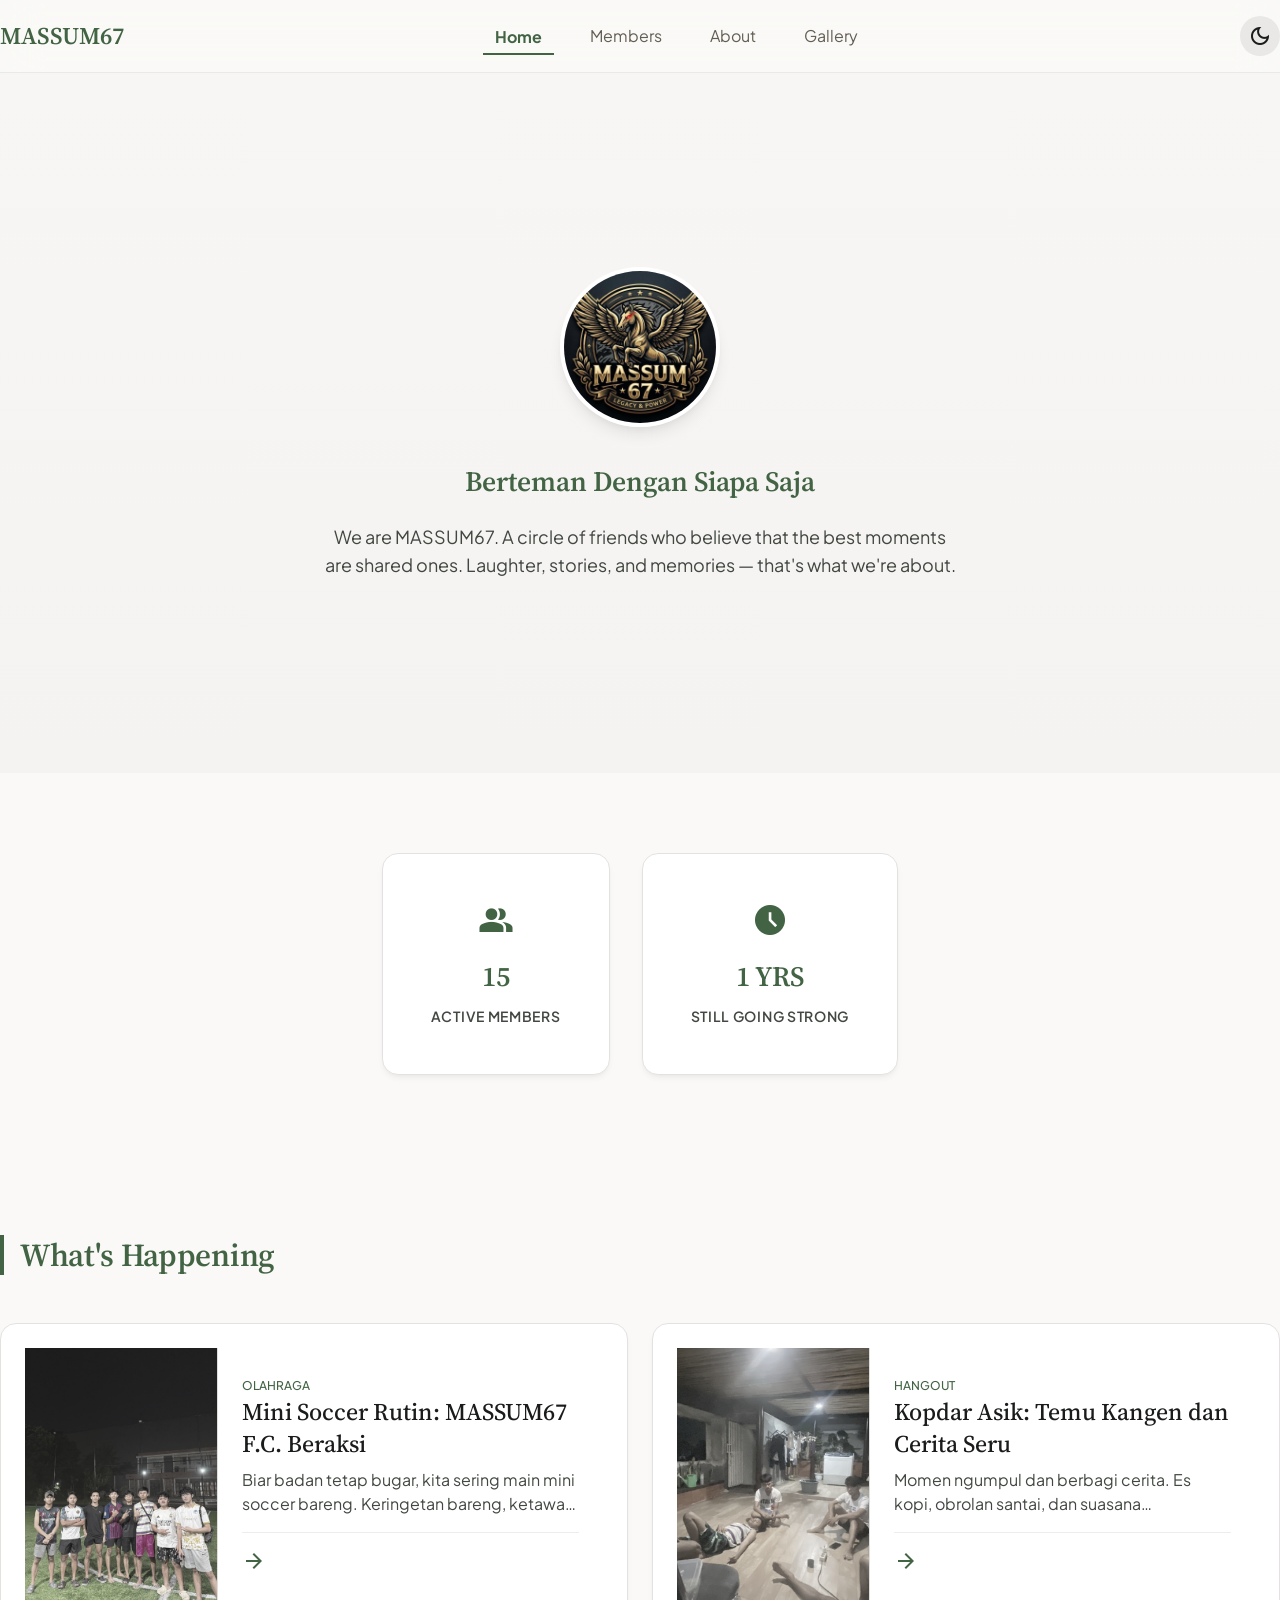
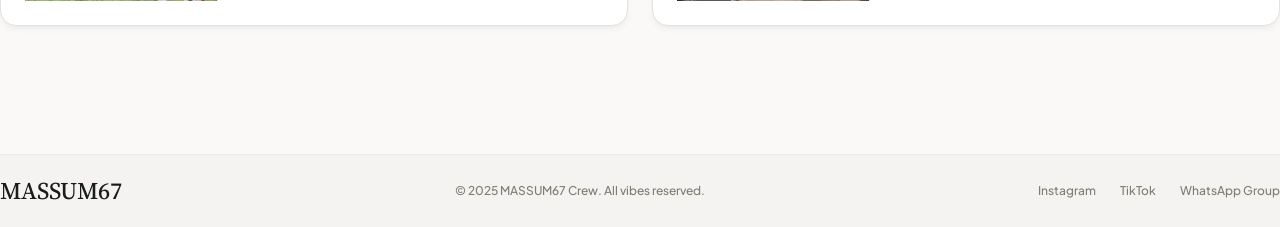
==== commit 6047675c: "Add user profile section in navbar with logout functionality" ====
--- a/index.html
+++ b/index.html
@@ -33,12 +33,33 @@
         <a class="navbar__link" data-nav="about" href="#about">About</a>
         <a class="navbar__link" data-nav="gallery" href="#gallery">Gallery</a>
       </div>
-      <div class="navbar__actions" style="display:flex; align-items:center; gap:var(--space-md);">
+      <div class="navbar__actions" style="display:flex; align-items:center; gap:12px;">
+        <!-- Auth Profile -->
+        <div id="nav-profile-container" style="position:relative;">
+          <button id="nav-login-btn" class="organic-btn label-sm" style="display:none; align-items:center; gap:4px; padding:6px 12px; background:var(--surface-container-high); color:var(--on-surface); border-radius:999px; border:1px solid var(--outline-variant); cursor:pointer;">
+            <span class="material-symbols-outlined" style="font-size:16px;">login</span> Login
+          </button>
+          
+          <button id="nav-user-btn" class="organic-btn label-sm" style="display:none; align-items:center; gap:6px; padding:4px 12px 4px 4px; background:var(--primary-container); color:var(--on-primary-container); border-radius:999px; border:none; cursor:pointer;">
+            <div style="width:28px; height:28px; background:var(--primary); color:var(--on-primary); border-radius:50%; display:flex; align-items:center; justify-content:center; font-weight:700;" id="nav-user-avatar">
+              U
+            </div>
+            <span id="nav-user-name" style="font-weight:600; max-width:80px; white-space:nowrap; overflow:hidden; text-overflow:ellipsis;">User</span>
+          </button>
+
+          <!-- Dropdown -->
+          <div id="nav-profile-dropdown" style="display:none; position:absolute; top:calc(100% + 8px); right:0; background:var(--surface); border:1px solid var(--outline-variant); border-radius:12px; padding:8px; box-shadow:0 8px 24px rgba(0,0,0,0.15); z-index:100; min-width:140px;">
+            <button id="nav-logout-btn" style="width:100%; display:flex; align-items:center; gap:8px; padding:8px 12px; background:none; border:none; color:#c62828; cursor:pointer; font-family:inherit; font-size:14px; font-weight:500; border-radius:8px; transition:background 0.2s;">
+              <span class="material-symbols-outlined" style="font-size:18px;">logout</span> Logout
+            </button>
+          </div>
+        </div>
+
         <button class="theme-toggle" id="theme-toggle" aria-label="Toggle Dark Mode"
-          style="display:flex; align-items:center; justify-content:center; width:40px; height:40px; border-radius:50%; background:var(--surface-container-high); color:var(--on-surface);">
+          style="display:flex; align-items:center; justify-content:center; width:40px; height:40px; border-radius:50%; background:var(--surface-container-high); color:var(--on-surface); border:none; cursor:pointer;">
           <span class="material-symbols-outlined theme-icon">dark_mode</span>
         </button>
-        <button class="navbar__mobile-toggle">
+        <button class="navbar__mobile-toggle" style="background:none; border:none; color:var(--on-surface); cursor:pointer;">
           <span class="material-symbols-outlined" style="font-size:32px;">menu</span>
         </button>
       </div>
@@ -665,7 +686,7 @@
           <div class="upload-dropzone__inner" id="upload-placeholder">
             <span class="material-symbols-outlined upload-dropzone__icon">cloud_upload</span>
             <p class="body-md"><strong>Click to browse</strong> or drag & drop</p>
-            <span class="label-sm" style="color:var(--on-surface-variant);">JPG, PNG, WEBP — Max 5MB</span>
+            <span class="label-sm" style="color:var(--on-surface-variant);">JPG, PNG, WEBP — Max 10MB</span>
           </div>
           <div class="upload-dropzone__preview" id="upload-preview-wrap" style="display:none;">
             <img id="upload-preview" src="" alt="Preview" />
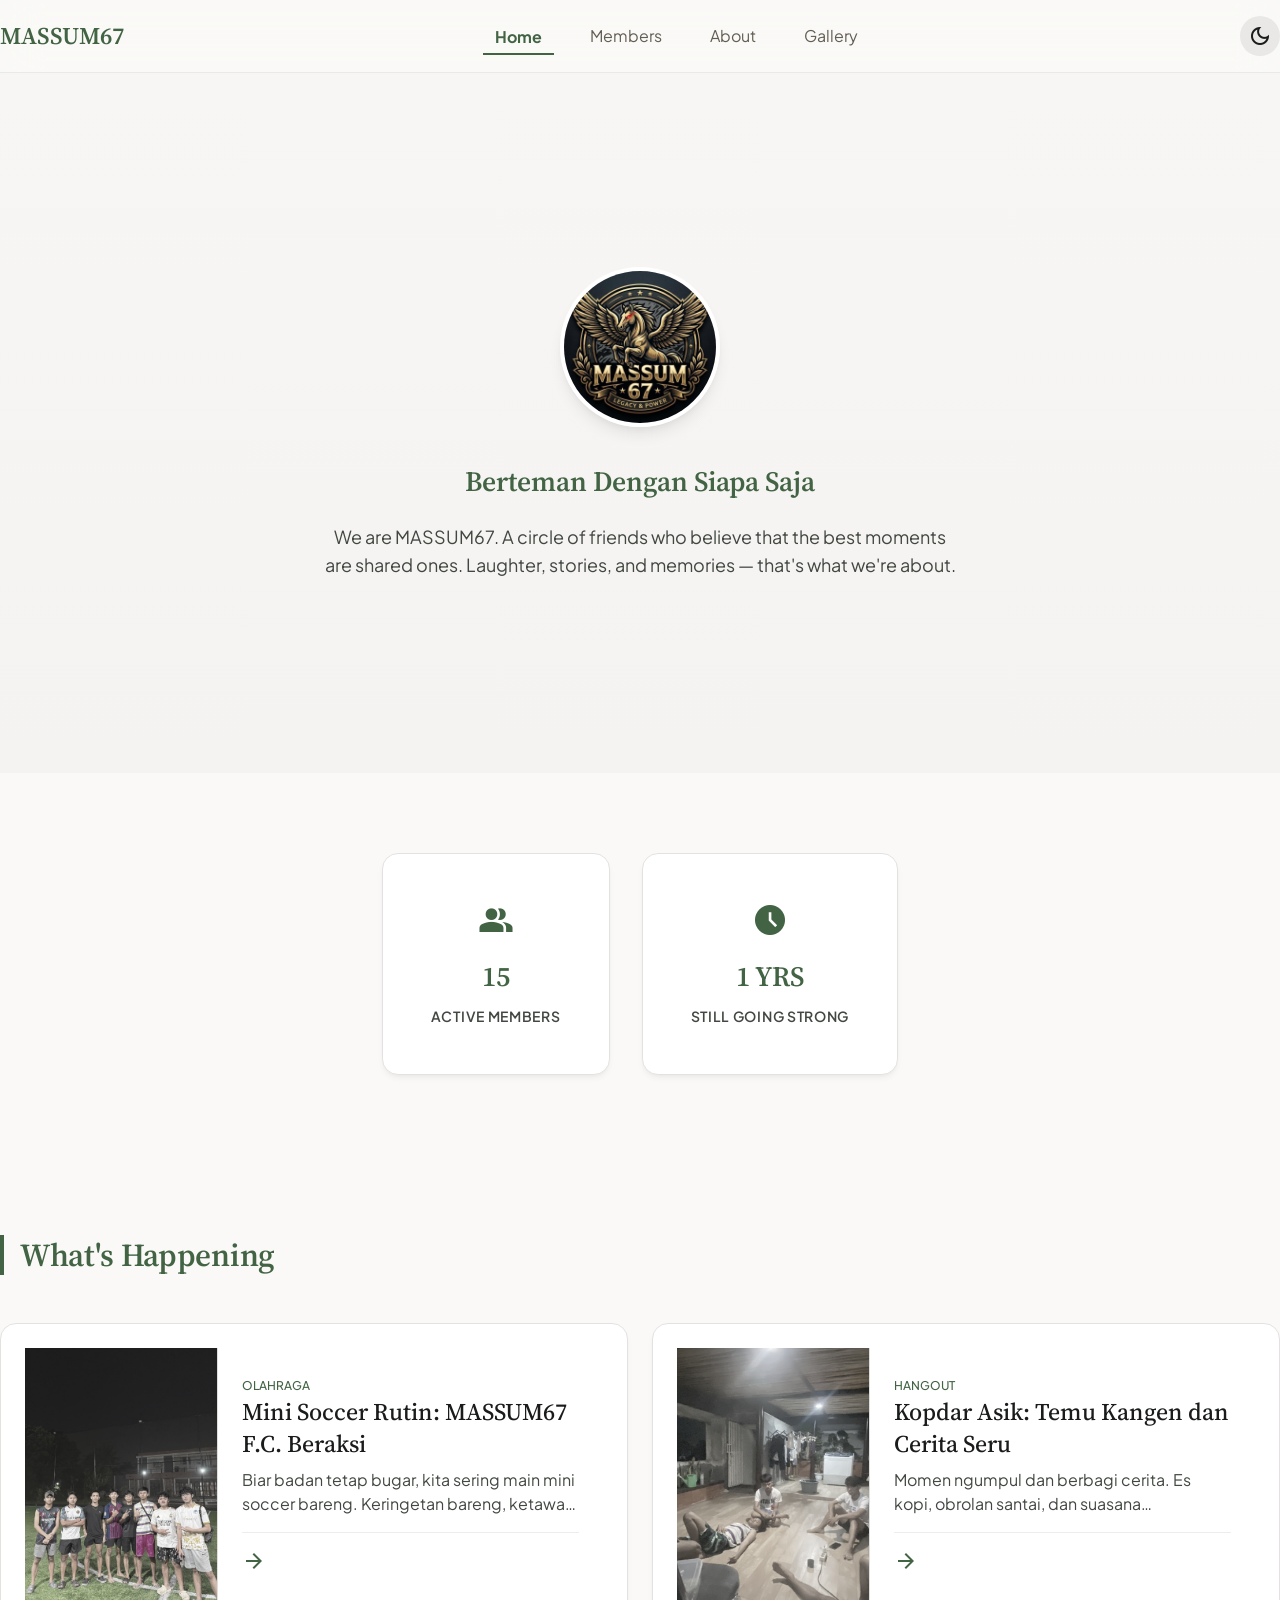
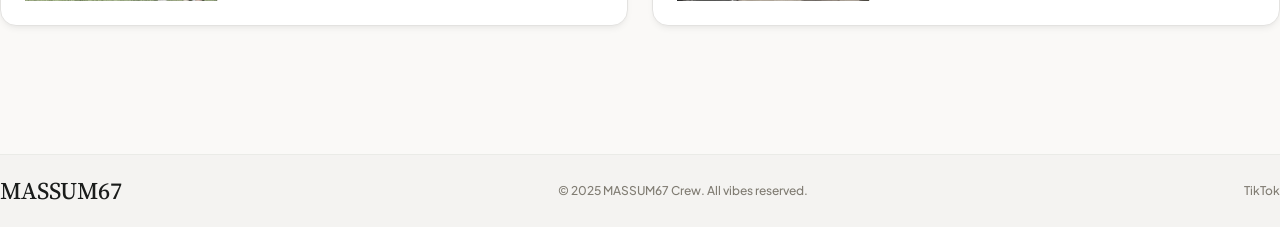
==== commit 79f09dde: "Remove Instagram and WhatsApp from footer" ====
--- a/index.html
+++ b/index.html
@@ -48,7 +48,10 @@
           </button>
 
           <!-- Dropdown -->
-          <div id="nav-profile-dropdown" style="display:none; position:absolute; top:calc(100% + 8px); right:0; background:var(--surface); border:1px solid var(--outline-variant); border-radius:12px; padding:8px; box-shadow:0 8px 24px rgba(0,0,0,0.15); z-index:100; min-width:140px;">
+          <div id="nav-profile-dropdown" style="display:none; position:absolute; top:calc(100% + 8px); right:0; background:var(--surface); border:1px solid var(--outline-variant); border-radius:12px; padding:8px; box-shadow:0 8px 24px rgba(0,0,0,0.15); z-index:100; min-width:160px;">
+            <button id="nav-admin-dashboard-btn" style="display:none; width:100%; align-items:center; gap:8px; padding:8px 12px; background:none; border:none; color:var(--on-surface); cursor:pointer; font-family:inherit; font-size:14px; font-weight:500; border-radius:8px; transition:background 0.2s; margin-bottom:4px;">
+              <span class="material-symbols-outlined" style="font-size:18px;">admin_panel_settings</span> Dashboard Admin
+            </button>
             <button id="nav-logout-btn" style="width:100%; display:flex; align-items:center; gap:8px; padding:8px 12px; background:none; border:none; color:#c62828; cursor:pointer; font-family:inherit; font-size:14px; font-weight:500; border-radius:8px; transition:background 0.2s;">
               <span class="material-symbols-outlined" style="font-size:18px;">logout</span> Logout
             </button>
@@ -191,14 +194,6 @@
       <!-- Filters -->
       <div class="filters">
         <button class="filter-btn active" data-role-filter="all">All Members</button>
-        <button class="filter-btn" data-role-filter="founder">Founders</button>
-        <button class="filter-btn" data-role-filter="core">Core Crew</button>
-        <button class="filter-btn" data-role-filter="new">New Faces</button>
-        <div class="filters__divider"></div>
-        <button class="filter-btn active" data-rank-filter="all">All Vibes</button>
-        <button class="filter-btn" data-rank-filter="og">OG</button>
-        <button class="filter-btn" data-rank-filter="regular">Regular</button>
-        <button class="filter-btn" data-rank-filter="recruit">Recruit</button>
       </div>
 
       <!-- Grid -->
@@ -557,36 +552,13 @@
             <button class="gallery-filter-btn active label-md" data-gallery-filter="all">ALL</button>
             <button class="gallery-filter-btn label-md" data-gallery-filter="hangout">HANGOUTS</button>
             <button class="gallery-filter-btn label-md" data-gallery-filter="trip">TRIPS</button>
-            <button id="open-upload-modal" class="organic-btn label-md" style="margin-left: auto; display:flex; align-items:center; gap:4px; padding:8px 16px; background:var(--primary); color:var(--on-primary); border-radius:var(--radius-full); border:none; cursor:pointer; font-family:inherit; font-weight:600;">
+            <button id="open-upload-modal" class="upload-btn upload-btn--primary" style="display:none; margin-left:auto; padding:6px 16px; border-radius:var(--radius-full); border:none; cursor:pointer; font-family:inherit; font-weight:600;">
               <span class="material-symbols-outlined" style="font-size:18px;">cloud_upload</span> UPLOAD
             </button>
           </div>
         </div>
         <div class="masonry">
-          <div class="masonry-item" data-gallery-item="hangout">
-            <img alt="Crew chilling at the usual spot" src="./public/minsoc1.jpeg" />
-            <div class="masonry-item__overlay">
-              <span class="masonry-item__label label-md">FRIDAY NIGHT VIBES</span>
-            </div>
-          </div>
-          <div class="masonry-item" data-gallery-item="trip">
-            <img alt="Road trip scenery" src="./public/minsoc2.jpeg" />
-            <div class="masonry-item__overlay">
-              <span class="masonry-item__label label-md">MOUNTAIN GETAWAY 2024</span>
-            </div>
-          </div>
-          <div class="masonry-item" data-gallery-item="hangout">
-            <img alt="Birthday celebration" src="./public/futsalold.jpeg" />
-            <div class="masonry-item__overlay">
-              <span class="masonry-item__label label-md">BIRTHDAY BASH 🎂</span>
-            </div>
-          </div>
-          <div class="masonry-item" data-gallery-item="trip">
-            <img alt="Late night food run" src="./public/aeon.jpeg" />
-            <div class="masonry-item__overlay">
-              <span class="masonry-item__label label-md">MIDNIGHT FOOD RUN 🍜</span>
-            </div>
-          </div>
+          <!-- Dynamic items will be injected here by upload.js -->
         </div>
       </section>
 
@@ -601,13 +573,43 @@
       <div class="footer__logo">MASSUM67</div>
       <div class="footer__copyright label-sm">© 2025 MASSUM67 Crew. All vibes reserved.</div>
       <div class="footer__links label-sm">
-        <a class="footer__link" href="#">Instagram</a>
         <a class="footer__link" href="#">TikTok</a>
-        <a class="footer__link" href="#">WhatsApp Group</a>
       </div>
     </div>
   </footer>
 
+
+  <!-- ===== ADMIN DASHBOARD MODAL ===== -->
+  <div class="upload-modal" id="admin-modal">
+    <div class="upload-modal__overlay" id="admin-modal-overlay"></div>
+    <div class="upload-modal__content" style="max-width:600px; padding:32px;">
+      <button class="upload-modal__close" id="admin-modal-close">
+        <span class="material-symbols-outlined">close</span>
+      </button>
+
+      <div class="upload-modal__icon-wrap">
+        <span class="material-symbols-outlined">admin_panel_settings</span>
+      </div>
+      <h2 class="upload-modal__title headline-md">Dashboard Admin</h2>
+      <p class="upload-modal__desc body-md">Atur role member di sini.</p>
+
+      <div style="margin-top:24px; max-height:400px; overflow-y:auto; border:1px solid var(--outline-variant); border-radius:12px; padding:12px;">
+        <table style="width:100%; text-align:left; border-collapse:collapse;">
+          <thead>
+            <tr style="border-bottom:1px solid var(--outline-variant);">
+              <th style="padding:8px; font-size:14px; color:var(--on-surface-variant);">Nama</th>
+              <th style="padding:8px; font-size:14px; color:var(--on-surface-variant);">Email</th>
+              <th style="padding:8px; font-size:14px; color:var(--on-surface-variant);">Role</th>
+              <th style="padding:8px; font-size:14px; color:var(--on-surface-variant);">Aksi</th>
+            </tr>
+          </thead>
+          <tbody id="admin-user-list">
+            <!-- User rows injected by JS -->
+          </tbody>
+        </table>
+      </div>
+    </div>
+  </div>
 
   <!-- ===== UPLOAD MODAL ===== -->
   <div class="upload-modal" id="upload-modal">
@@ -767,7 +769,7 @@
   <script src="./app.js"></script>
 
   <!-- Upload & Gallery Logic -->
-  <script src="./upload.js"></script>
+  <script src="./upload.js?v=2"></script>
 </body>
 
 </html>
